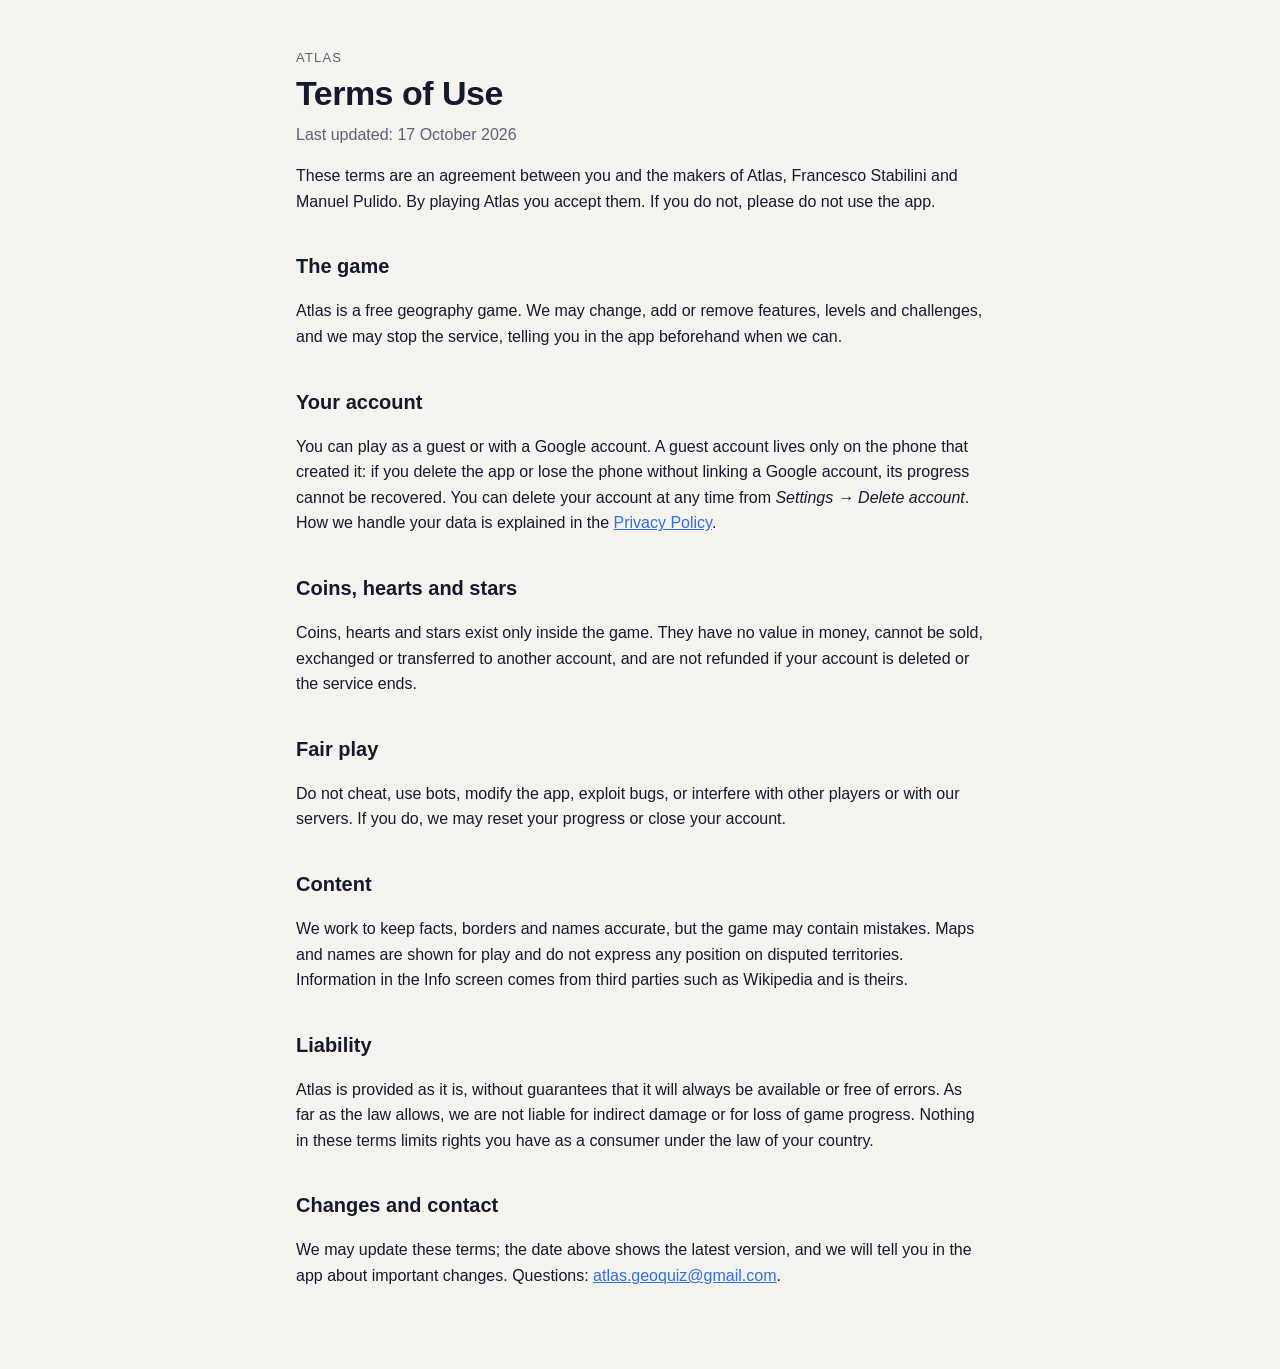
==== terms.html @ b745241c "Privacy policy, terms of use, account deletion Co-Authored-By: Claude Opus 5.5 <noreply@anthropic.co" ====
<!doctype html>
<html lang="en">
<head>
<meta charset="utf-8">
<meta name="viewport" content="width=device-width, initial-scale=1">
<title>Atlas · Terms of Use</title>
<meta name="description" content="The rules for playing Atlas.">
<link rel="stylesheet" href="style.css">
</head>
<body>
<main>
<p class="eyebrow"><a href="index.html">Atlas</a></p>
<h1>Terms of Use</h1>
<p class="meta">Last updated: 17 October 2026</p>

<p>These terms are an agreement between you and the makers of Atlas,
Francesco Stabilini and Manuel Pulido. By playing Atlas you accept them.
If you do not, please do not use the app.</p>

<h2>The game</h2>
<p>Atlas is a free geography game. We may change, add or remove features,
levels and challenges, and we may stop the service, telling you in the app
beforehand when we can.</p>

<h2>Your account</h2>
<p>You can play as a guest or with a Google account. A guest account lives
only on the phone that created it: if you delete the app or lose the phone
without linking a Google account, its progress cannot be recovered. You can
delete your account at any time from <em>Settings → Delete account</em>.
How we handle your data is explained in the
<a href="privacy.html">Privacy Policy</a>.</p>

<h2>Coins, hearts and stars</h2>
<p>Coins, hearts and stars exist only inside the game. They have no value
in money, cannot be sold, exchanged or transferred to another account, and
are not refunded if your account is deleted or the service ends.</p>

<h2>Fair play</h2>
<p>Do not cheat, use bots, modify the app, exploit bugs, or interfere with
other players or with our servers. If you do, we may reset your progress or
close your account.</p>

<h2>Content</h2>
<p>We work to keep facts, borders and names accurate, but the game may
contain mistakes. Maps and names are shown for play and do not express any
position on disputed territories. Information in the Info screen comes from
third parties such as Wikipedia and is theirs.</p>

<h2>Liability</h2>
<p>Atlas is provided as it is, without guarantees that it will always be
available or free of errors. As far as the law allows, we are not liable
for indirect damage or for loss of game progress. Nothing in these terms
limits rights you have as a consumer under the law of your country.</p>

<h2>Changes and contact</h2>
<p>We may update these terms; the date above shows the latest version, and
we will tell you in the app about important changes. Questions:
<a href="mailto:atlas.geoquiz@gmail.com">atlas.geoquiz@gmail.com</a>.</p>
</main>
</body>
</html>
---- style.css ----
/* The Orbita palette of the app: ivory in light mode, night navy in dark. */
:root {
  --ground: #F5F3EE;
  --card: #FFFFFF;
  --line: #E3DFD6;
  --text: #141A2E;
  --muted: #5B6378;
  --accent: #2F6FE4;
}
@media (prefers-color-scheme: dark) {
  :root {
    --ground: #0B1020;
    --card: #161D33;
    --line: #263152;
    --text: #EEF1F8;
    --muted: #A3ACC2;
    --accent: #4C8DFF;
  }
}
* { box-sizing: border-box; }
body {
  margin: 0;
  background: var(--ground);
  color: var(--text);
  font: 16px/1.6 -apple-system, BlinkMacSystemFont, "Segoe UI", sans-serif;
}
main { max-width: 720px; margin: 0 auto; padding: 48px 16px 64px; }
h1 { font-size: 34px; line-height: 1.2; margin: 4px 0 8px; letter-spacing: -0.5px; }
h2 { font-size: 20px; margin: 36px 0 8px; }
a { color: var(--accent); }
.eyebrow { margin: 0; font-size: 13px; letter-spacing: 1.2px; text-transform: uppercase; color: var(--muted); }
.eyebrow a { color: inherit; text-decoration: none; }
.meta { color: var(--muted); margin-top: 0; }
ul { padding-left: 20px; }
li { margin: 6px 0; }
table { width: 100%; border-collapse: separate; border-spacing: 0; background: var(--card); border: 1px solid var(--line); border-radius: 16px; overflow: hidden; }
td:first-child { width: 62%; }
th, td { text-align: left; vertical-align: top; padding: 12px 14px; border-bottom: 1px solid var(--line); }
th { font-size: 13px; color: var(--muted); font-weight: 600; }
tr:last-child td { border-bottom: none; }
@media (max-width: 560px) {
  table, thead, tbody, tr, th, td { display: block; }
  thead { display: none; }
  td, td:first-child { width: auto; border-bottom: none; padding-bottom: 4px; }
  td + td { color: var(--muted); padding-top: 0; padding-bottom: 12px; border-bottom: 1px solid var(--line); }
  tr:last-child td + td { border-bottom: none; }
}
.cards { display: grid; gap: 12px; margin-top: 28px; }
.card { display: block; padding: 18px 20px; background: var(--card); border: 1px solid var(--line); border-radius: 18px; text-decoration: none; color: var(--text); }
.card strong { display: block; font-size: 17px; }
.card span { color: var(--muted); font-size: 14px; }
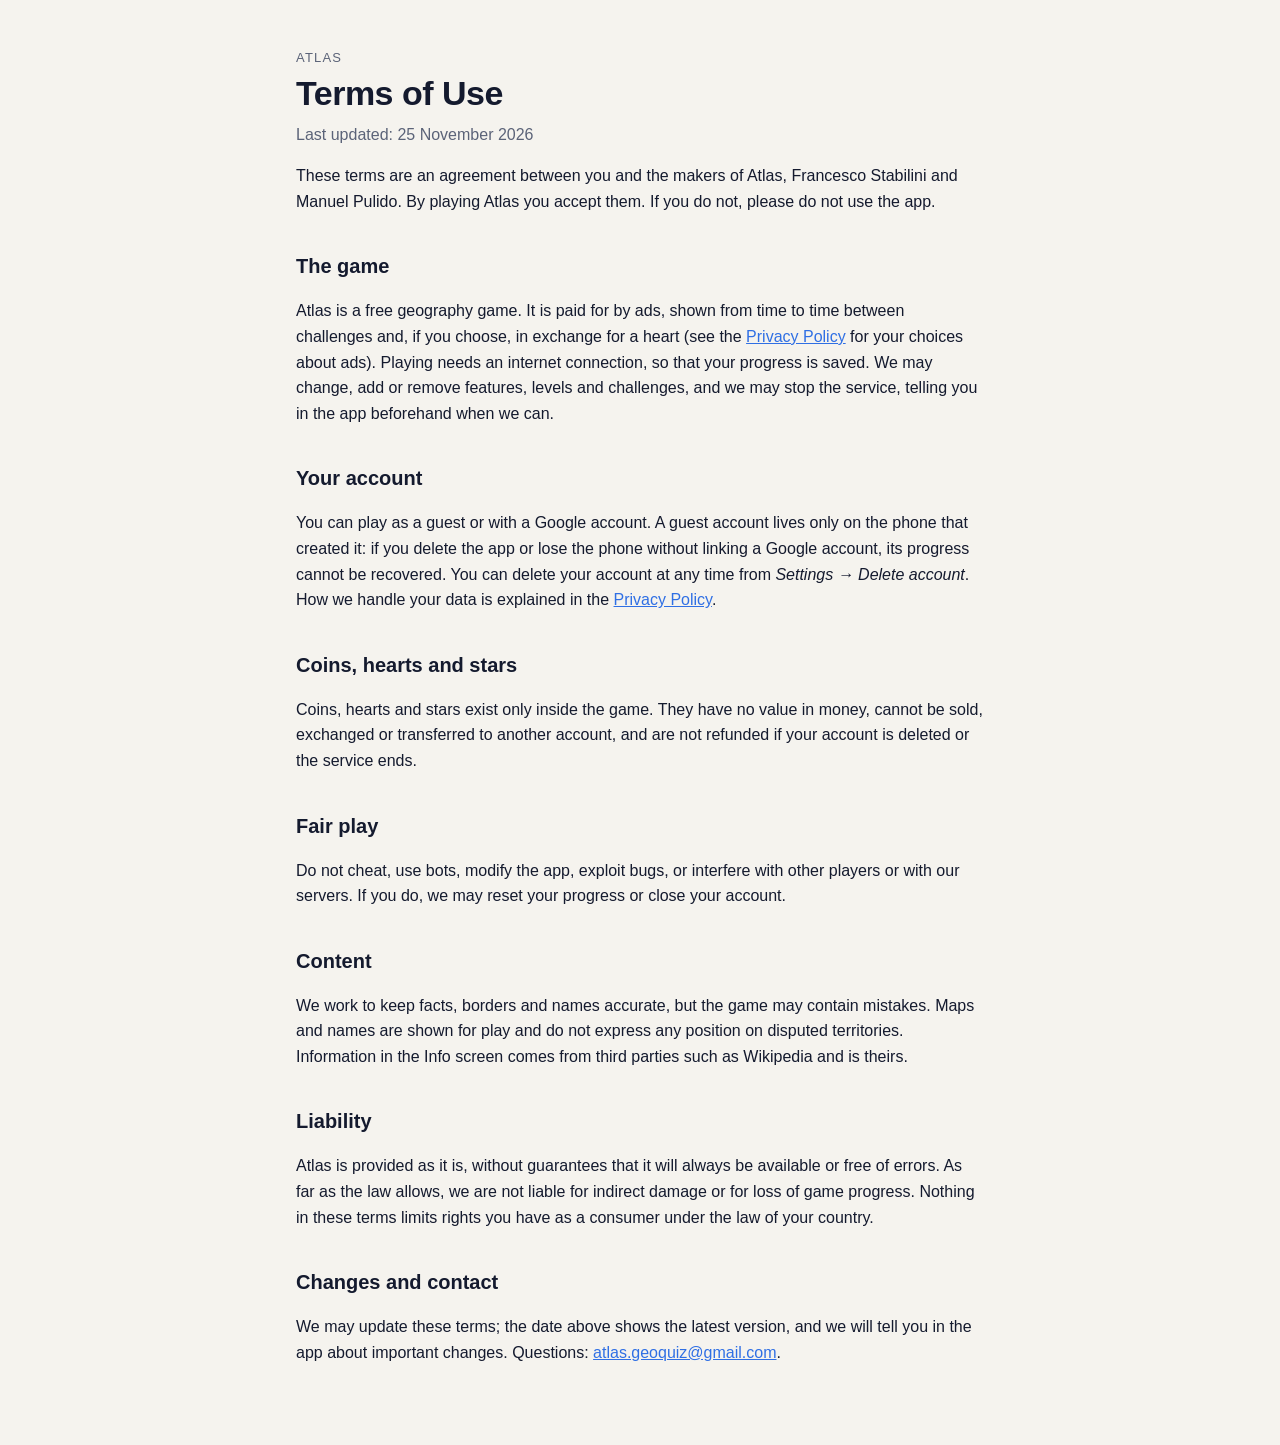
==== commit d6d80f51: "Privacy and terms: ads with Google AdMob and consent (25 Nov 2026) Privacy: what AdMob receives, per" ====
--- a/terms.html
+++ b/terms.html
@@ -11,16 +11,19 @@
 <main>
 <p class="eyebrow"><a href="index.html">Atlas</a></p>
 <h1>Terms of Use</h1>
-<p class="meta">Last updated: 17 October 2026</p>
+<p class="meta">Last updated: 25 November 2026</p>
 
 <p>These terms are an agreement between you and the makers of Atlas,
 Francesco Stabilini and Manuel Pulido. By playing Atlas you accept them.
 If you do not, please do not use the app.</p>
 
 <h2>The game</h2>
-<p>Atlas is a free geography game. We may change, add or remove features,
-levels and challenges, and we may stop the service, telling you in the app
-beforehand when we can.</p>
+<p>Atlas is a free geography game. It is paid for by ads, shown from time
+to time between challenges and, if you choose, in exchange for a heart (see
+the <a href="privacy.html">Privacy Policy</a> for your choices about ads).
+Playing needs an internet connection, so that your progress is saved.
+We may change, add or remove features, levels and challenges, and we may
+stop the service, telling you in the app beforehand when we can.</p>
 
 <h2>Your account</h2>
 <p>You can play as a guest or with a Google account. A guest account lives
